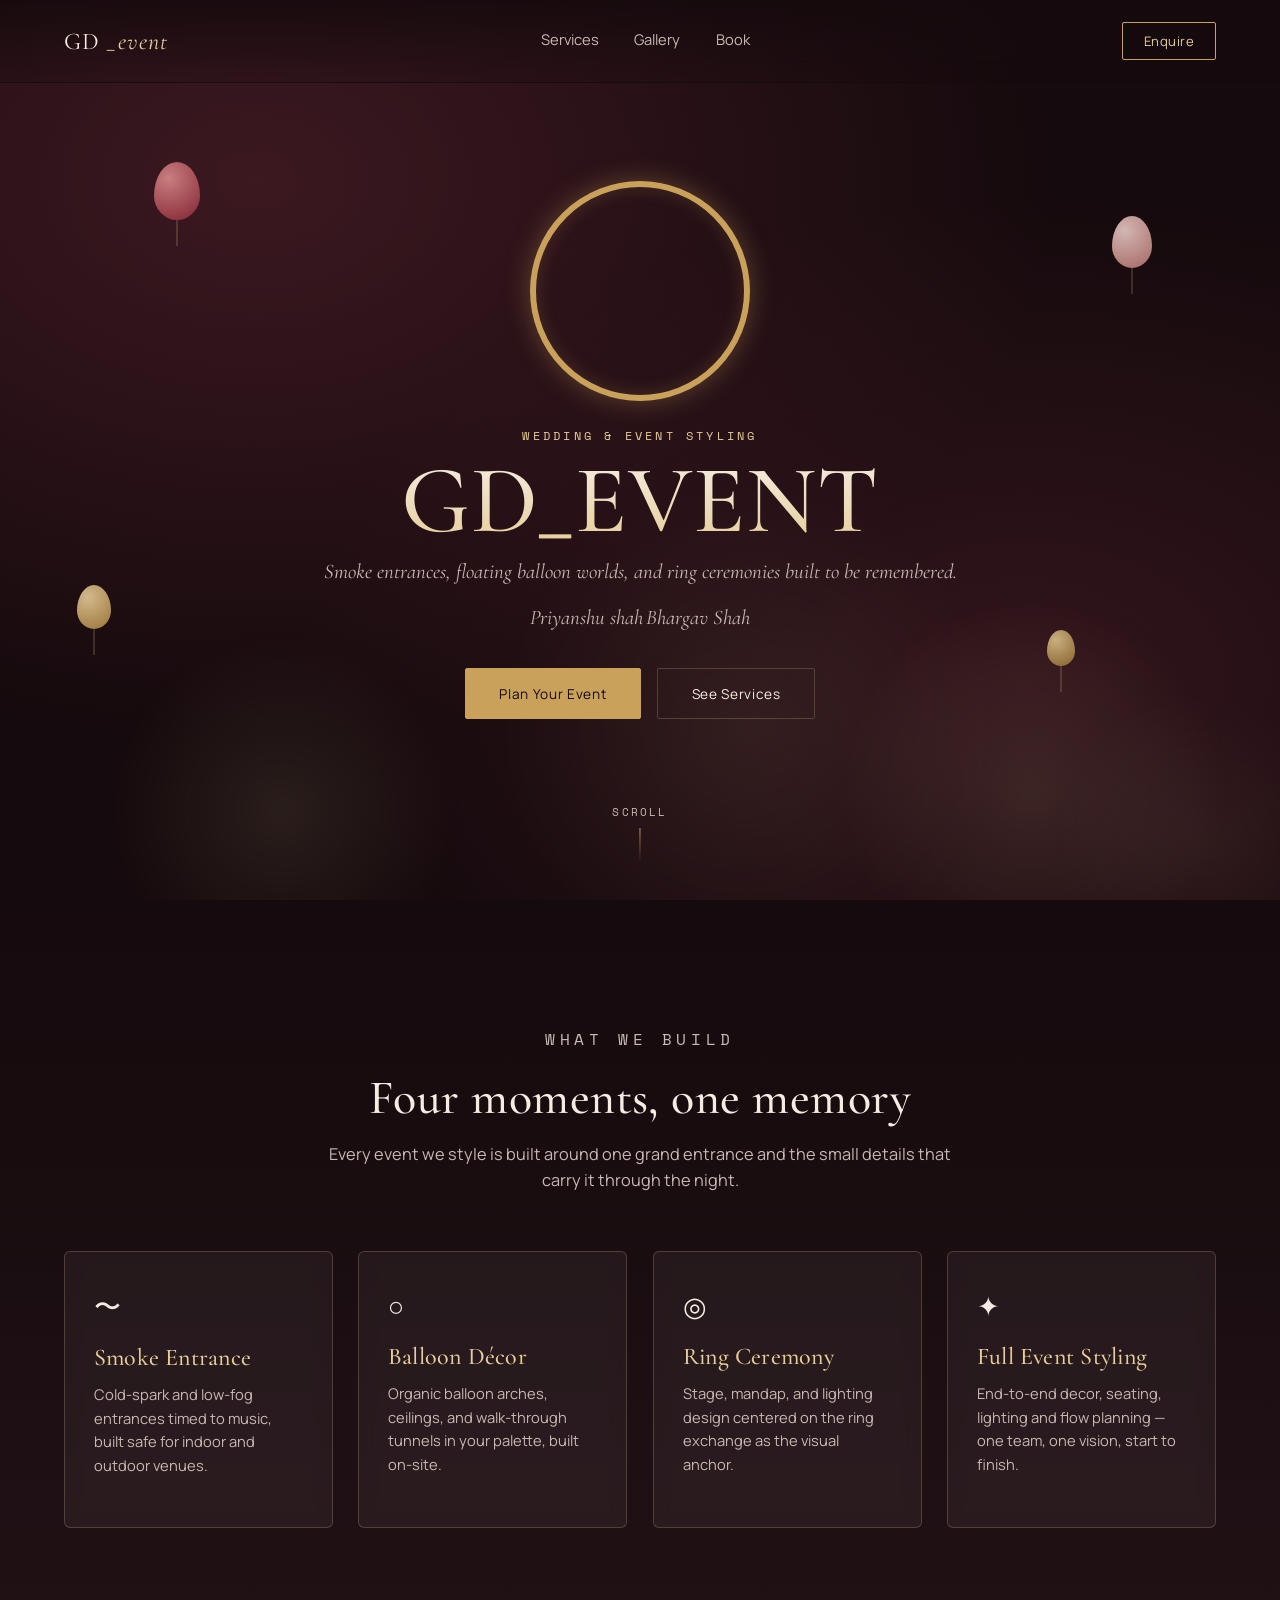
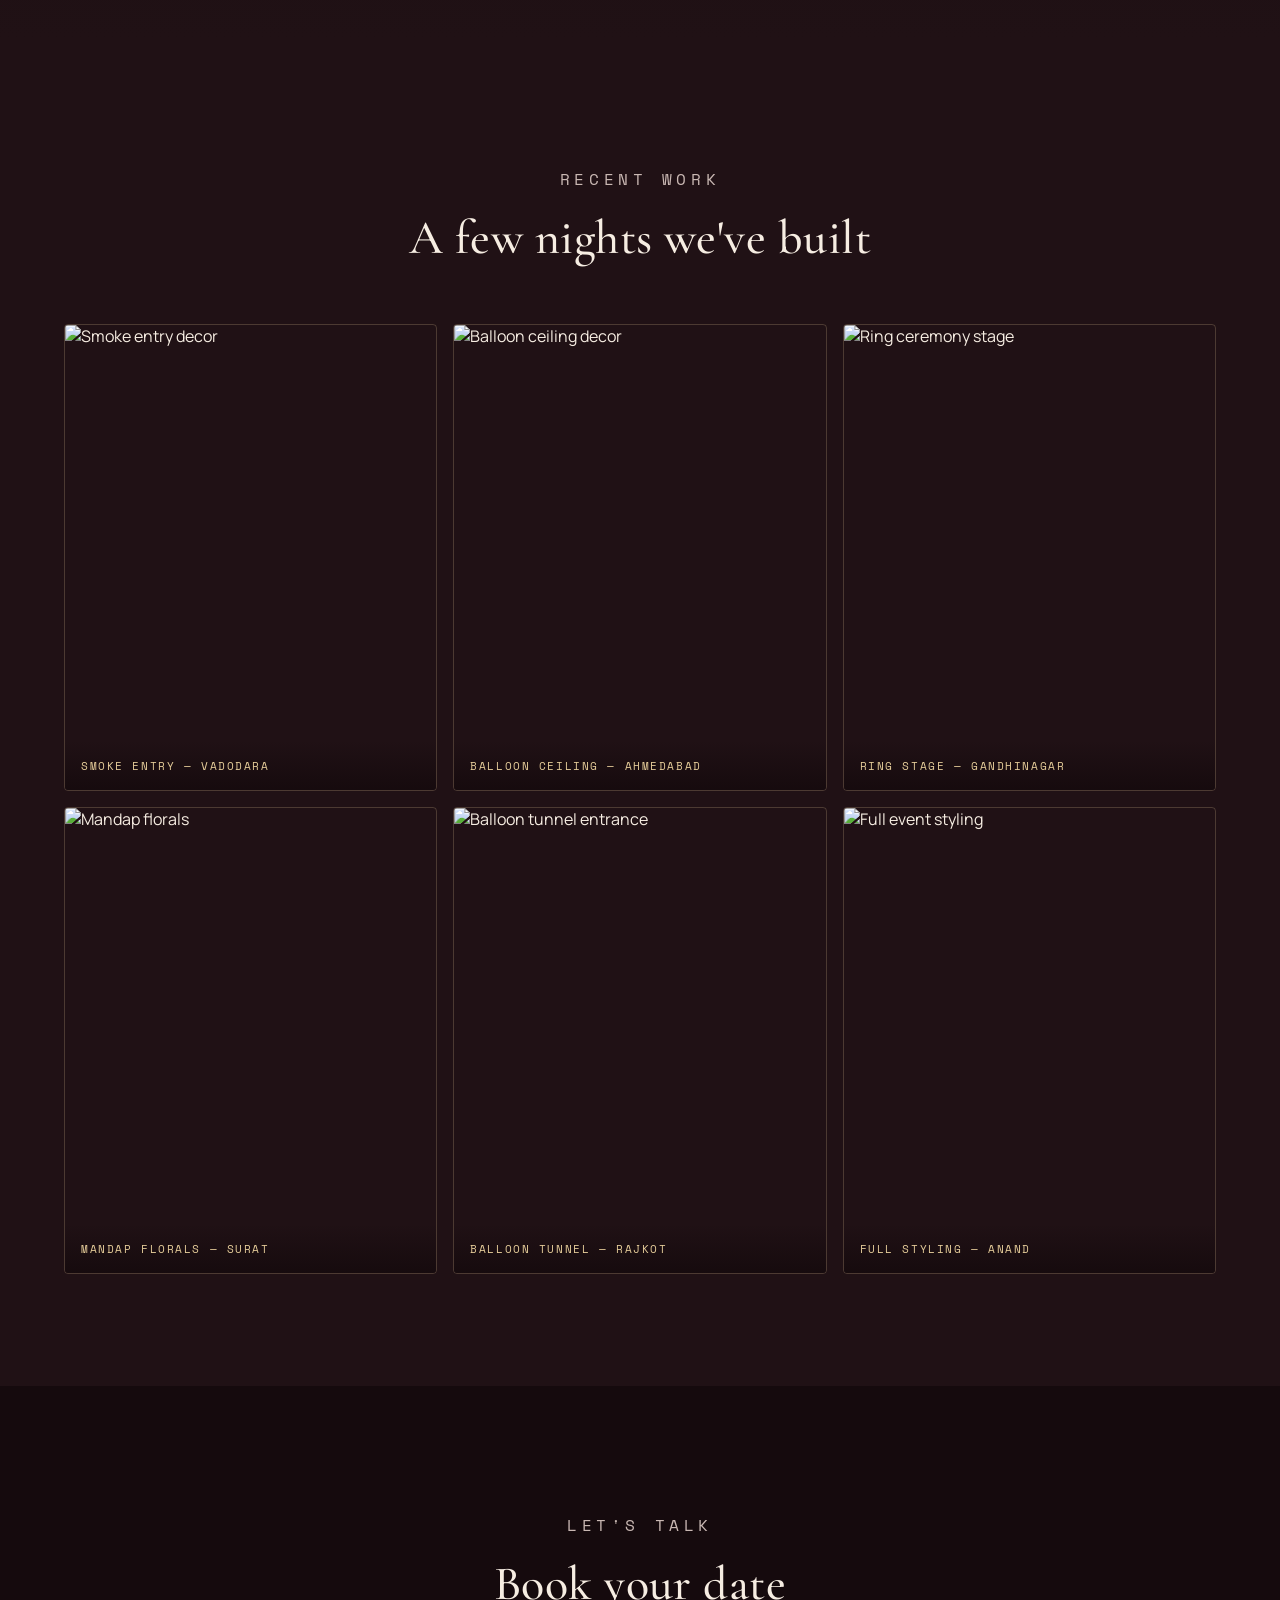
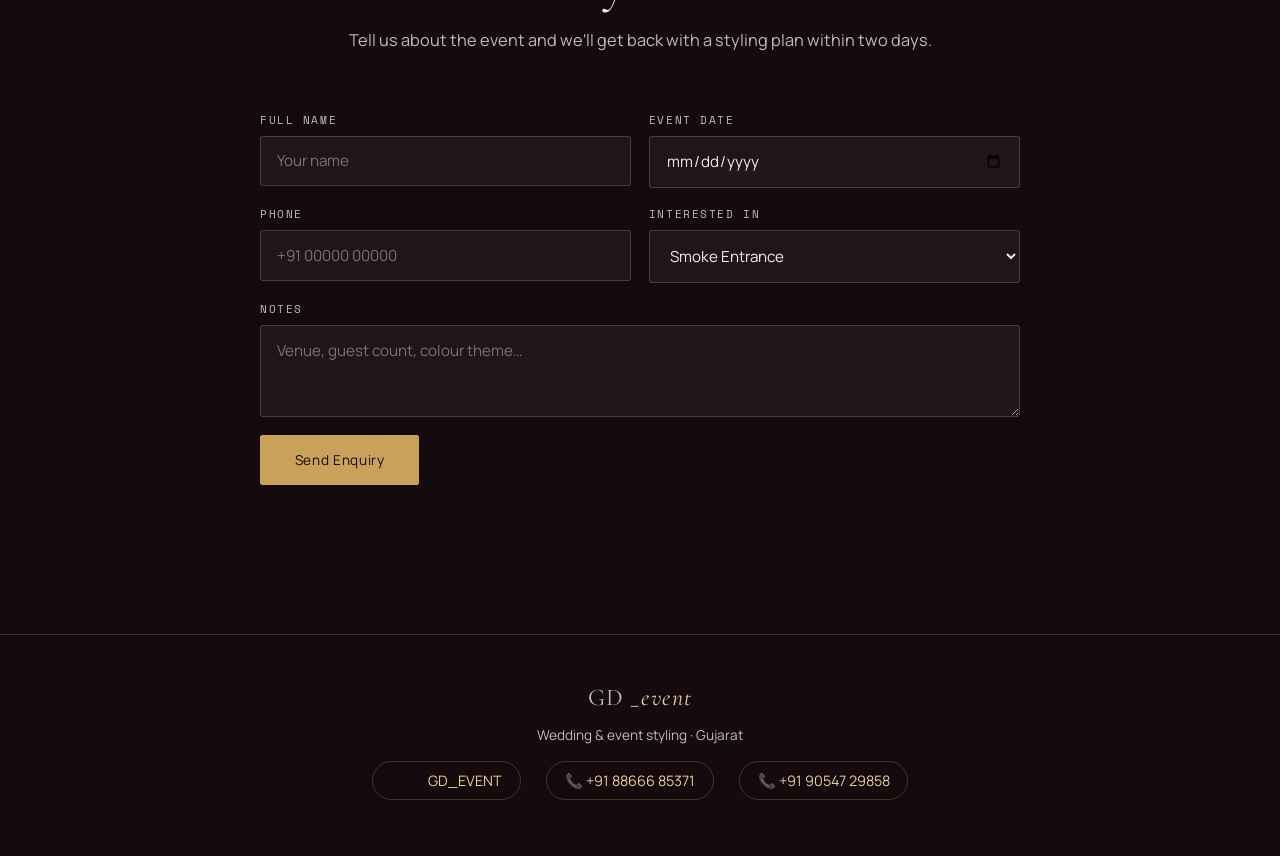
==== index.html @ 848e7704 "fix vercel 404" ====
<!DOCTYPE html>
<html lang="en">
<head>
<meta charset="UTF-8">
<meta name="viewport" content="width=device-width, initial-scale=1.0">
<title>GD_EVENT — Every Entrance, Remembered</title>
<link rel="preconnect" href="https://fonts.googleapis.com">
<link rel="preconnect" href="https://fonts.gstatic.com" crossorigin>
<link href="https://fonts.googleapis.com/css2?family=Cormorant+Garamond:ital,wght@0,400;0,500;0,600;1,400&family=Manrope:wght@400;500;600;700&family=Space+Mono:wght@400;700&display=swap" rel="stylesheet">
<link rel="stylesheet" href="style.css">
</head>
<body>

<nav class="nav" id="nav">
  <div class="logo">GD<span>_event</span></div>
  <div class="nav-links">
    <a href="#services">Services</a>
    <a href="#gallery">Gallery</a>
    <a href="#contact">Book</a>
  </div>
  <a href="#contact" class="nav-cta">Enquire</a>
</nav>

<section class="hero">
  <div class="smoke"><span></span><span></span><span></span><span></span></div>
  <div class="balloon b1"></div>
  <div class="balloon b2"></div>
  <div class="balloon b3"></div>
  <div class="balloon b4"></div>

  <div class="hero-content">
    <div class="rings3d">
      <div class="ring one"></div>
      <div class="ring two"></div>
    </div>
    <p class="eyebrow">Wedding &amp; Event Styling</p>
    <h1>GD_EVENT</h1>
    <p class="sub">Smoke entrances, floating balloon worlds, and ring ceremonies built to be remembered.</p>
    <span class="sub">Priyanshu shah</span>
    <span class="sub">Bhargav Shah</span>
    <div class="hero-actions">
      <a href="#contact" class="btn-primary">Plan Your Event</a>
      <a href="#services" class="btn-ghost">See Services</a>
    </div>
  </div>

  <div class="scroll-cue"><span>SCROLL</span><i></i></div>
</section>

<section id="services" class="services">
  <div class="section-head">
    <p class="eyebrow">What We Build</p>
    <h2>Four moments, one memory</h2>
    <p>Every event we style is built around one grand entrance and the small details that carry it through the night.</p>
  </div>
  <div class="service-grid" id="serviceGrid">
    <div class="service-card">
      <span class="service-icon">〜</span>
      <h3>Smoke Entrance</h3>
      <p>Cold-spark and low-fog entrances timed to music, built safe for indoor and outdoor venues.</p>
    </div>
    <div class="service-card">
      <span class="service-icon">○</span>
      <h3>Balloon Décor</h3>
      <p>Organic balloon arches, ceilings, and walk-through tunnels in your palette, built on-site.</p>
    </div>
    <div class="service-card">
      <span class="service-icon">◎</span>
      <h3>Ring Ceremony</h3>
      <p>Stage, mandap, and lighting design centered on the ring exchange as the visual anchor.</p>
    </div>
    <div class="service-card">
      <span class="service-icon">✦</span>
      <h3>Full Event Styling</h3>
      <p>End-to-end decor, seating, lighting and flow planning — one team, one vision, start to finish.</p>
    </div>
  </div>
</section>

<section id="gallery" class="gallery">
  <div class="section-head">
    <p class="eyebrow">Recent Work</p>
    <h2>A few nights we've built</h2>
  </div>
  <div class="gallery-grid">
    <div class="gallery-item g1"><img class="fill" src="https://res.cloudinary.com/dynj75rya/image/upload/v1783156680/WhatsApp_Image_2026-07-04_at_2.47.19_PM_1_pt3kpk.jpg" alt="Smoke entry decor"><div class="cap">Smoke Entry — Vadodara</div></div>
    <div class="gallery-item g2"><img class="fill" src="https://res.cloudinary.com/dynj75rya/image/upload/v1783156635/WhatsApp_Image_2026-07-04_at_2.40.05_PM_whzk9x.jpg" alt="Balloon ceiling decor"><div class="cap">Balloon Ceiling — Ahmedabad</div></div>
    <div class="gallery-item g3"><img class="fill" src="https://res.cloudinary.com/dynj75rya/image/upload/v1783156679/WhatsApp_Image_2026-07-04_at_2.47.19_PM_n0euvb.jpg" alt="Ring ceremony stage"><div class="cap">Ring Stage — Gandhinagar</div></div>
    <div class="gallery-item g4"><img class="fill" src="https://res.cloudinary.com/dynj75rya/image/upload/v1783156679/WhatsApp_Image_2026-07-04_at_2.47.19_PM_n0euvb.jpg" alt="Mandap florals"><div class="cap">Mandap Florals — Surat</div></div>
    <div class="gallery-item g5"><img class="fill" src="https://res.cloudinary.com/dynj75rya/image/upload/v1783156681/WhatsApp_Image_2026-07-04_at_2.47.18_PM_zkvwqn.jpg" alt="Balloon tunnel entrance"><div class="cap">Balloon Tunnel — Rajkot</div></div>
    <div class="gallery-item g6"><img class="fill" src="https://res.cloudinary.com/dynj75rya/image/upload/v1783156680/WhatsApp_Image_2026-07-04_at_2.47.11_PM_cvngnu.jpg" alt="Full event styling"><div class="cap">Full Styling — Anand</div></div>
  </div>
</section>

<section id="contact" class="contact">
  <div class="section-head">
    <p class="eyebrow">Let's Talk</p>
    <h2>Book your date</h2>
    <p>Tell us about the event and we'll get back with a styling plan within two days.</p>
  </div>
  <form class="contact-wrap" id="bookForm">
    <div class="row-2">
      <div class="field">
        <label for="name">Full name</label>
        <input id="name" type="text" required placeholder="Your name">
      </div>
      <div class="field">
        <label for="date">Event date</label>
        <input id="date" type="date" required>
      </div>
    </div>
    <div class="row-2">
      <div class="field">
        <label for="phone">Phone</label>
        <input id="phone" type="tel" required placeholder="+91 00000 00000">
      </div>
      <div class="field">
        <label for="package">Interested in</label>
        <select id="package">
          <option>Smoke Entrance</option>
          <option>Balloon Décor</option>
          <option>Ring Ceremony</option>
          <option>Full Event Styling</option>
        </select>
      </div>
    </div>
    <div class="field">
      <label for="notes">Notes</label>
      <textarea id="notes" rows="3" placeholder="Venue, guest count, colour theme…"></textarea>
    </div>
    <button class="btn-primary" type="submit" style="justify-self:start;">Send Enquiry</button>
    <div id="bookMsg"></div>
  </form>
</section>

<footer>
  <div class="logo">GD<span>_event</span></div>
  <p>Wedding &amp; event styling · Gujarat</p>
  <div class="footer-contacts">
    <!-- Instagram: replace YOUR_INSTAGRAM_ID below with your actual Instagram username -->
    <a href="https://www.instagram.com/__gd_events?igsh=MWo5Y3NkM3F6OG12dw==" target="_blank" rel="noopener"><img src="https://res.cloudinary.com/dynj75rya/image/upload/v1783157839/images-removebg-preview_a3hprm.png" style="width: 30px;" alt="">GD_EVENT</a>
    <!-- Phone: replace 9999999999 below with your actual number (with country code, no spaces) -->
    <a href="tel:+918866685371">📞 +91 88666 85371</a>
    <a href="tel:+919054729858">📞 +91 90547 29858</a>
  </div>
</footer>

<script src="script.js"></script>
</body>
</html>
---- style.css ----
:root {
    --wine-950: #150a0d;
    --wine-900: #201115;
    --wine-800: #3a1a22;
    --wine-700: #5c2431;
    --gold-500: #c9a15a;
    --gold-300: #e6cd9a;
    --blush-300: #e8c9c6;
    --ivory-50: #f6ede2;
    --ink-mute: #c9b8b3;
    --glass-border: rgba(230, 205, 154, 0.22);
    --glass-fill: rgba(246, 237, 226, 0.05);
    --success: #7fb88a;
    --danger: #c9695a;
}

* {
    box-sizing: border-box;
}

html {
    scroll-behavior: smooth;
}

body {
    margin: 0;
    background: var(--wine-950);
    color: var(--ivory-50);
    font-family: 'Manrope', sans-serif;
    overflow-x: hidden;
}

h1,
h2,
h3,
.display {
    font-family: 'Cormorant Garamond', serif;
    font-weight: 500;
    letter-spacing: 0.01em;
    margin: 0;
}

.eyebrow {
    font-family: 'Space Mono', monospace;
    font-size: 0.72rem;
    letter-spacing: 0.28em;
    text-transform: uppercase;
    color: var(--gold-300);
}

a {
    color: inherit;
    text-decoration: none;
}

button {
    font-family: inherit;
    cursor: pointer;
}

::selection {
    background: var(--gold-500);
    color: var(--wine-950);
}

/* ---------- NAV ---------- */
.nav {
    position: fixed;
    top: 0;
    left: 0;
    right: 0;
    z-index: 100;
    display: flex;
    align-items: center;
    justify-content: space-between;
    padding: 1.4rem 5%;
    backdrop-filter: blur(14px);
    background: linear-gradient(180deg, rgba(21, 10, 13, 0.85), rgba(21, 10, 13, 0.15));
    border-bottom: 1px solid transparent;
    transition: border-color .4s ease;
}

.nav.scrolled {
    border-color: var(--glass-border);
}

.logo {
    font-family: 'Cormorant Garamond', serif;
    font-size: 1.5rem;
    letter-spacing: 0.06em;
    display: flex;
    align-items: baseline;
    gap: 0.4rem;
}

.logo span {
    color: var(--gold-400, var(--gold-300));
    font-style: italic;
}

.nav-links {
    display: flex;
    gap: 2.2rem;
    font-size: 0.92rem;
}

.nav-links a {
    position: relative;
    padding-bottom: 4px;
    color: var(--ink-mute);
    transition: color .3s ease;
}

.nav-links a::after {
    content: '';
    position: absolute;
    left: 0;
    bottom: 0;
    width: 0;
    height: 1px;
    background: var(--gold-500);
    transition: width .35s ease;
}

.nav-links a:hover {
    color: var(--ivory-50);
}

.nav-links a:hover::after {
    width: 100%;
}

.nav-cta {
    border: 1px solid var(--gold-500);
    padding: 0.55rem 1.3rem;
    border-radius: 2px;
    font-size: 0.82rem;
    letter-spacing: 0.04em;
    color: var(--gold-300);
    transition: all .35s ease;
}

.nav-cta:hover {
    background: var(--gold-500);
    color: var(--wine-950);
}

/* ---------- HERO ---------- */
.hero {
    position: relative;
    min-height: 100vh;
    display: flex;
    align-items: center;
    justify-content: center;
    background:
        radial-gradient(ellipse at 20% 20%, rgba(92, 36, 49, 0.55), transparent 55%),
        radial-gradient(ellipse at 80% 75%, rgba(92, 36, 49, 0.4), transparent 50%),
        var(--wine-950);
    perspective: 1400px;
    overflow: hidden;
}

.smoke {
    position: absolute;
    inset: 0;
    pointer-events: none;
}

.smoke span {
    position: absolute;
    bottom: -10%;
    width: 420px;
    height: 420px;
    border-radius: 50%;
    background: radial-gradient(circle, rgba(230, 205, 154, 0.10), rgba(230, 205, 154, 0) 70%);
    filter: blur(6px);
    animation: rise 14s ease-in infinite;
}

.smoke span:nth-child(1) {
    left: 8%;
    animation-delay: 0s;
    width: 360px;
    height: 360px;
}

.smoke span:nth-child(2) {
    left: 38%;
    animation-delay: 3.5s;
    width: 520px;
    height: 520px;
    opacity: 0.7;
}

.smoke span:nth-child(3) {
    left: 65%;
    animation-delay: 7s;
    width: 400px;
    height: 400px;
}

.smoke span:nth-child(4) {
    left: 82%;
    animation-delay: 10.5s;
    width: 300px;
    height: 300px;
    opacity: 0.6;
}

@keyframes rise {
    0% {
        transform: translateY(0) scale(0.8);
        opacity: 0;
    }

    15% {
        opacity: 0.8;
    }

    100% {
        transform: translateY(-115vh) scale(1.4);
        opacity: 0;
    }
}

.balloon {
    position: absolute;
    border-radius: 50% 50% 50% 50% / 58% 58% 42% 42%;
    animation: float 9s ease-in-out infinite;
    opacity: 0.9;
}

.balloon::after {
    content: '';
    position: absolute;
    left: 50%;
    bottom: -26px;
    width: 1px;
    height: 26px;
    background: rgba(230, 205, 154, 0.4);
    transform: translateX(-50%);
}

.b1 {
    width: 46px;
    height: 58px;
    top: 18%;
    left: 12%;
    background: radial-gradient(circle at 32% 28%, #d98a8a, #8b2635);
    animation-duration: 8s;
}

.b2 {
    width: 34px;
    height: 44px;
    top: 65%;
    left: 6%;
    background: radial-gradient(circle at 32% 28%, #e6cd9a, #a9803b);
    animation-duration: 11s;
    animation-delay: 1.2s;
}

.b3 {
    width: 40px;
    height: 52px;
    top: 24%;
    right: 10%;
    background: radial-gradient(circle at 32% 28%, #e8c9c6, #b5726c);
    animation-duration: 9.5s;
    animation-delay: 0.6s;
}

.b4 {
    width: 28px;
    height: 36px;
    top: 70%;
    right: 16%;
    background: radial-gradient(circle at 32% 28%, #d9c08a, #8f6a2c);
    animation-duration: 10.5s;
    animation-delay: 2s;
}

@keyframes float {

    0%,
    100% {
        transform: translateY(0) rotate(-3deg);
    }

    50% {
        transform: translateY(-26px) rotate(3deg);
    }
}

.rings3d {
    position: relative;
    width: 220px;
    height: 220px;
    margin: 0 auto 1.6rem;
    transform-style: preserve-3d;
    animation: spin 16s linear infinite;
}

.ring {
    position: absolute;
    inset: 0;
    border-radius: 50%;
    border: 6px solid var(--gold-500);
    box-shadow: 0 0 26px rgba(201, 161, 90, 0.35), inset 0 0 18px rgba(201, 161, 90, 0.2);
}

.ring.two {
    inset: 34px;
    border-color: var(--blush-300);
    transform: rotateY(90deg) translateZ(6px);
    box-shadow: 0 0 20px rgba(232, 201, 198, 0.3), inset 0 0 14px rgba(232, 201, 198, 0.2);
}

@keyframes spin {
    from {
        transform: rotateY(0deg) rotateX(8deg);
    }

    to {
        transform: rotateY(360deg) rotateX(8deg);
    }
}

.hero-content {
    position: relative;
    z-index: 2;
    text-align: center;
    max-width: 780px;
    padding: 0 1.5rem;
}

.hero h1 {
    font-size: clamp(3rem, 8vw, 6rem);
    line-height: 0.95;
    background: linear-gradient(180deg, var(--ivory-50), var(--gold-300));
    -webkit-background-clip: text;
    background-clip: text;
    color: transparent;
}

.hero .sub {
    font-family: 'Cormorant Garamond', serif;
    font-style: italic;
    font-size: 1.3rem;
    color: var(--ink-mute);
    margin-top: 0.8rem;
}

.hero-actions {
    display: flex;
    gap: 1rem;
    justify-content: center;
    margin-top: 2.4rem;
    flex-wrap: wrap;
}

.btn-primary,
.btn-ghost {
    padding: 0.95rem 2.1rem;
    border-radius: 2px;
    font-size: 0.85rem;
    letter-spacing: 0.05em;
    border: 1px solid var(--gold-500);
    transition: all .35s ease;
}

.btn-primary {
    background: var(--gold-500);
    color: var(--wine-950);
}

.btn-primary:hover {
    background: transparent;
    color: var(--gold-300);
}

.btn-ghost {
    color: var(--ivory-50);
    border-color: var(--glass-border);
}

.btn-ghost:hover {
    border-color: var(--gold-500);
    color: var(--gold-300);
}

.scroll-cue {
    position: absolute;
    bottom: 2.4rem;
    left: 50%;
    transform: translateX(-50%);
    font-family: 'Space Mono', monospace;
    font-size: 0.68rem;
    letter-spacing: 0.2em;
    color: var(--ink-mute);
    display: flex;
    flex-direction: column;
    align-items: center;
    gap: 0.5rem;
}

.scroll-cue i {
    width: 1px;
    height: 34px;
    background: linear-gradient(var(--gold-500), transparent);
    animation: pulse 2s ease-in-out infinite;
}

@keyframes pulse {

    0%,
    100% {
        opacity: 0.3;
    }

    50% {
        opacity: 1;
    }
}

/* ---------- SECTION SHARED ---------- */
section {
    padding: 7rem 5%;
    position: relative;
}

.section-head {
    max-width: 640px;
    margin: 0 auto 3.6rem;
    text-align: center;
}

.section-head h2 {
    font-size: clamp(2.1rem, 4vw, 3rem);
    margin-top: 0.6rem;
}

.section-head p {
    color: var(--ink-mute);
    margin-top: 0.9rem;
    font-size: 1.02rem;
    line-height: 1.6;
}

/* ---------- SERVICES ---------- */
.services {
    background: linear-gradient(180deg, var(--wine-950), var(--wine-900));
}

.service-grid {
    display: grid;
    grid-template-columns: repeat(auto-fit, minmax(240px, 1fr));
    gap: 1.6rem;
    max-width: 1180px;
    margin: 0 auto;
    perspective: 1200px;
}

.service-card {
    background: var(--glass-fill);
    border: 1px solid var(--glass-border);
    border-radius: 6px;
    padding: 2.2rem 1.8rem;
    backdrop-filter: blur(8px);
    transition: transform .15s ease, border-color .3s ease, box-shadow .3s ease;
    transform-style: preserve-3d;
    will-change: transform;
}

.service-card:hover {
    border-color: var(--gold-500);
    box-shadow: 0 20px 40px -18px rgba(0, 0, 0, 0.6);
}

.service-icon {
    font-size: 1.7rem;
    margin-bottom: 1.1rem;
    display: block;
}

.service-card h3 {
    font-size: 1.5rem;
    color: var(--gold-300);
}

.service-card p {
    color: var(--ink-mute);
    font-size: 0.92rem;
    line-height: 1.6;
    margin-top: 0.7rem;
}

/* ---------- GALLERY ---------- */
.gallery {
    background: var(--wine-900);
}

.gallery-grid {
    display: grid;
    grid-template-columns: repeat(3, 1fr);
    gap: 1rem;
    max-width: 1180px;
    margin: 0 auto;
}

.gallery-item {
    position: relative;
    aspect-ratio: 4/5;
    border-radius: 4px;
    overflow: hidden;
    border: 1px solid var(--glass-border);
}

.gallery-item .fill {
    position: absolute;
    inset: 0;
    width: 100%;
    height: 100%;
    object-fit: cover;
    transition: transform .6s ease;
}

.gallery-item:hover .fill {
    transform: scale(1.08);
}

.gallery-item .cap {
    position: absolute;
    left: 0;
    right: 0;
    bottom: 0;
    padding: 1rem;
    background: linear-gradient(0deg, rgba(21, 10, 13, 0.9), transparent);
    font-family: 'Space Mono', monospace;
    font-size: 0.7rem;
    letter-spacing: 0.14em;
    text-transform: uppercase;
    color: var(--gold-300);
}

/* ---------- CONTACT ---------- */
.contact {
    background: var(--wine-950);
}

.contact-wrap {
    max-width: 760px;
    margin: 0 auto;
    display: grid;
    gap: 1.1rem;
}

.field {
    display: flex;
    flex-direction: column;
    gap: 0.5rem;
}

.field label {
    font-family: 'Space Mono', monospace;
    font-size: 0.7rem;
    letter-spacing: 0.14em;
    text-transform: uppercase;
    color: var(--ink-mute);
}

.field input,
.field select,
.field textarea {
    background: var(--glass-fill);
    border: 1px solid var(--glass-border);
    border-radius: 3px;
    padding: 0.85rem 1rem;
    color: var(--ivory-50);
    font-family: 'Manrope', sans-serif;
    font-size: 0.95rem;
}

.field input:focus,
.field select:focus,
.field textarea:focus {
    outline: none;
    border-color: var(--gold-500);
}

.row-2 {
    display: grid;
    grid-template-columns: 1fr 1fr;
    gap: 1.1rem;
}

#bookMsg {
    font-family: 'Space Mono', monospace;
    font-size: 0.85rem;
    color: var(--success);
    min-height: 1.4em;
}

footer {
    padding: 3rem 5% 2.2rem;
    text-align: center;
    border-top: 1px solid var(--glass-border);
    color: var(--ink-mute);
    font-size: 0.85rem;
}

footer .logo {
    justify-content: center;
    margin-bottom: 0.6rem;
}

.footer-contacts {
    display: flex;
    justify-content: center;
    gap: 1.6rem;
    flex-wrap: wrap;
    margin: 1.1rem 0 1.3rem;
}

.footer-contacts a {
    display: inline-flex;
    align-items: center;
    gap: 0.5rem;
    color: var(--gold-300);
    font-size: 0.9rem;
    border: 1px solid var(--glass-border);
    padding: 0.55rem 1.1rem;
    border-radius: 999px;
    transition: border-color .3s ease, color .3s ease;
}

.footer-contacts a:hover {
    border-color: var(--gold-500);
    color: var(--ivory-50);
}

:focus-visible {
    outline: 2px solid var(--gold-500);
    outline-offset: 2px;
}

@media (max-width:820px) {
    .nav-links {
        display: none;
    }

    .scanner-wrap {
        grid-template-columns: 1fr;
    }

    .gallery-grid {
        grid-template-columns: repeat(2, 1fr);
    }

    .row-2 {
        grid-template-columns: 1fr;
    }
}

@media (prefers-reduced-motion:reduce) {
    * {
        animation-duration: 0.01ms !important;
        animation-iteration-count: 1 !important;
    }
}
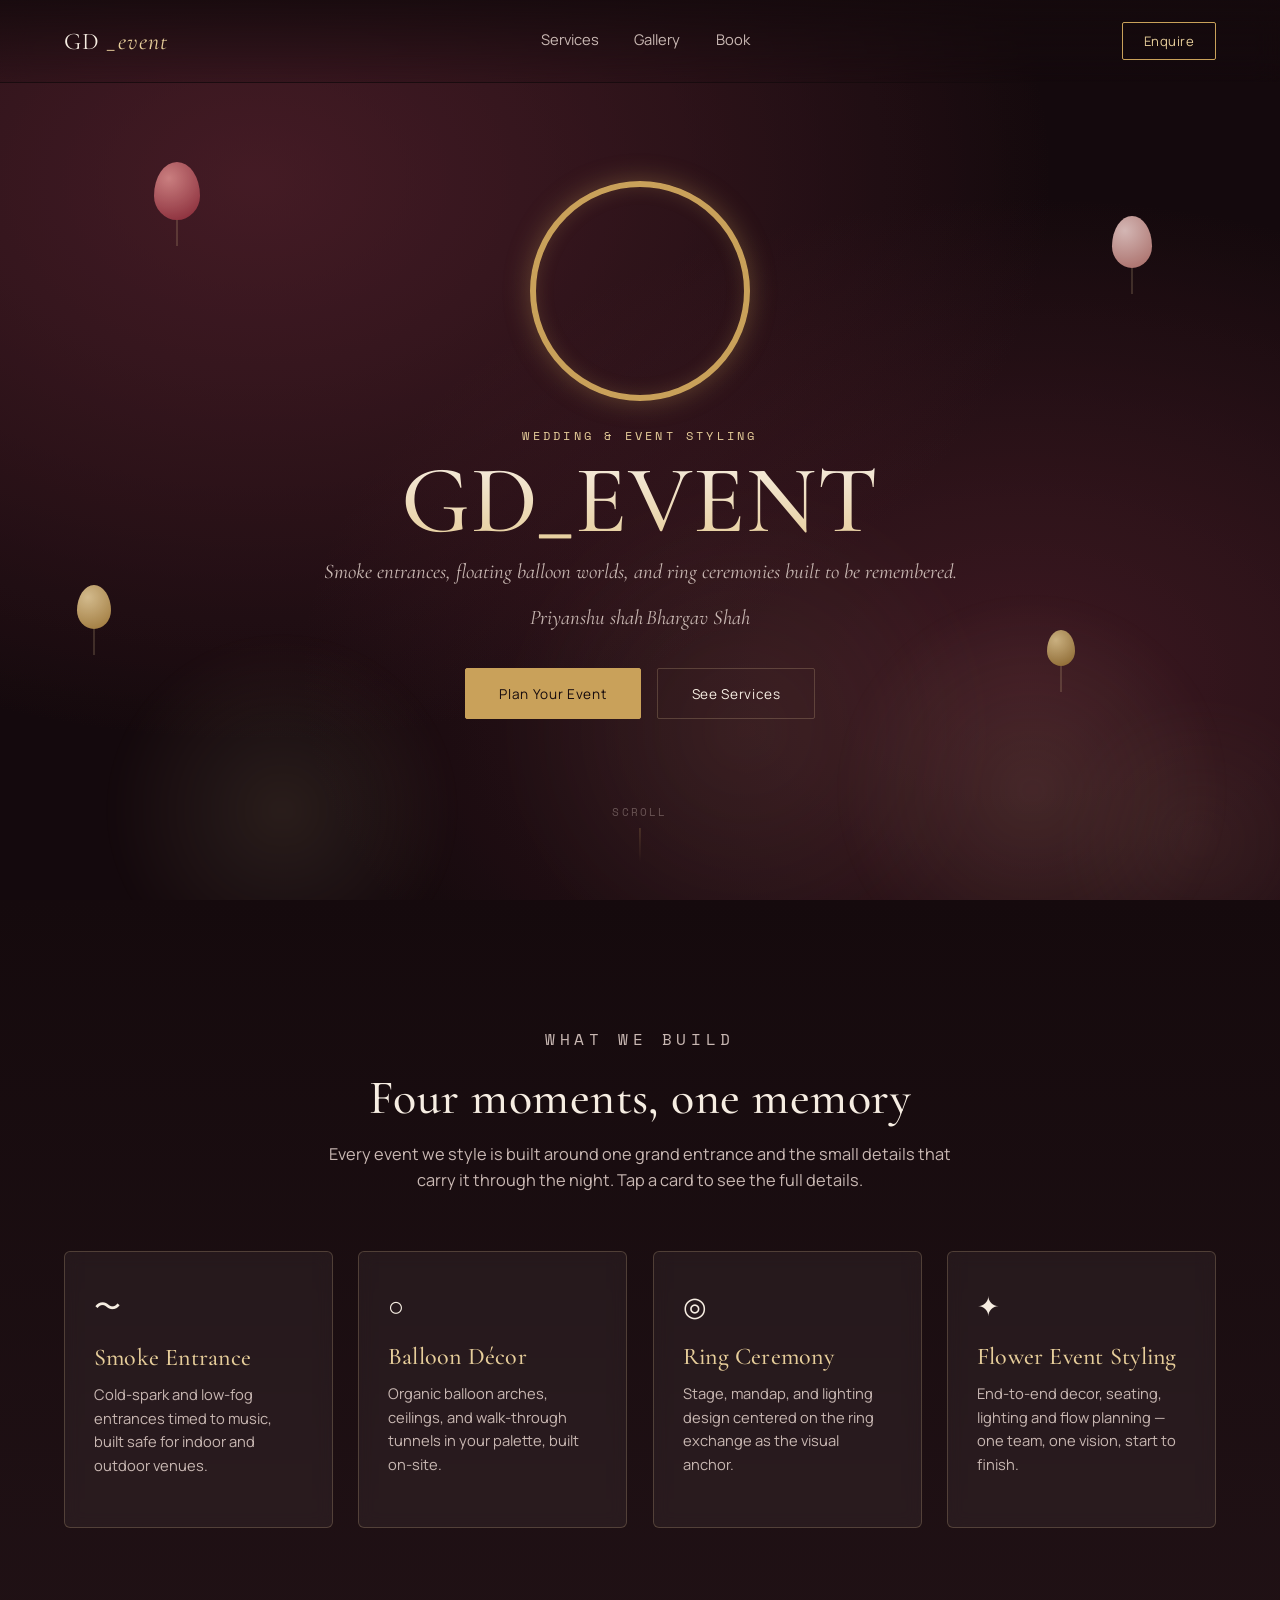
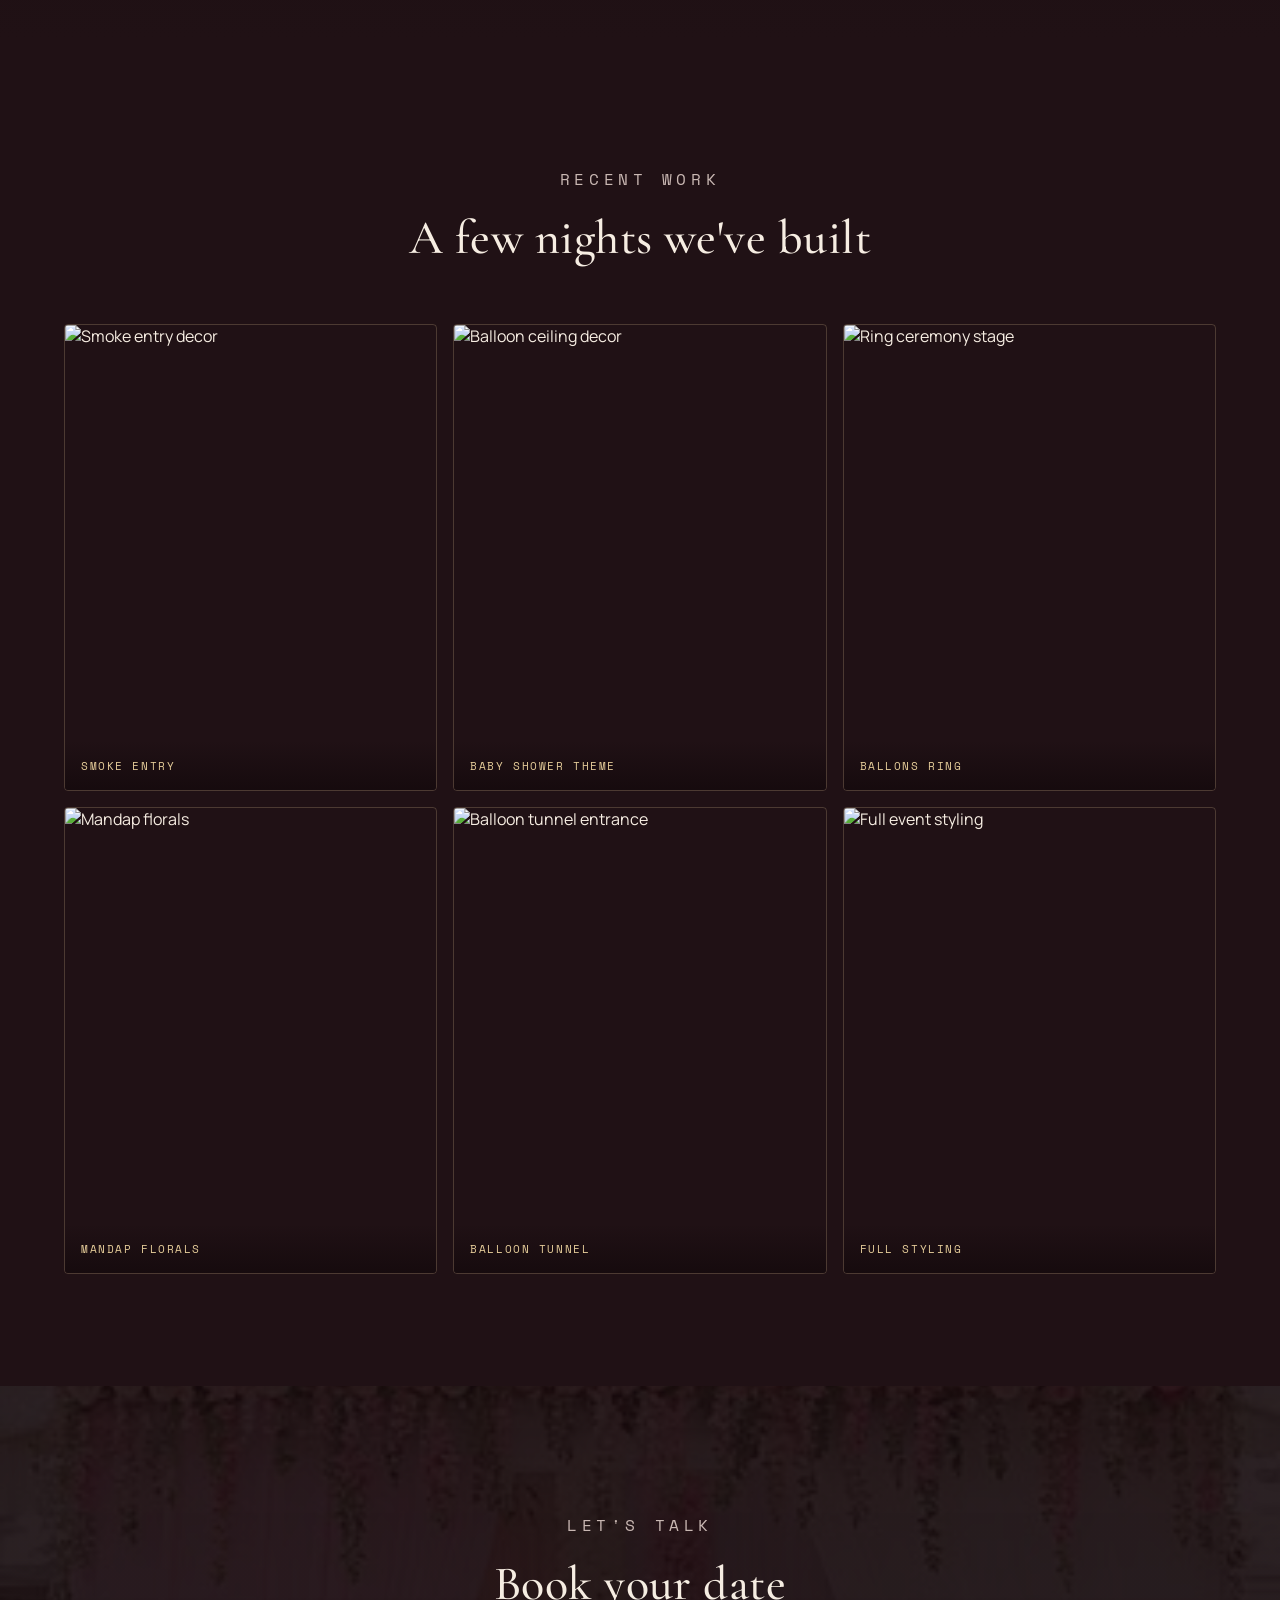
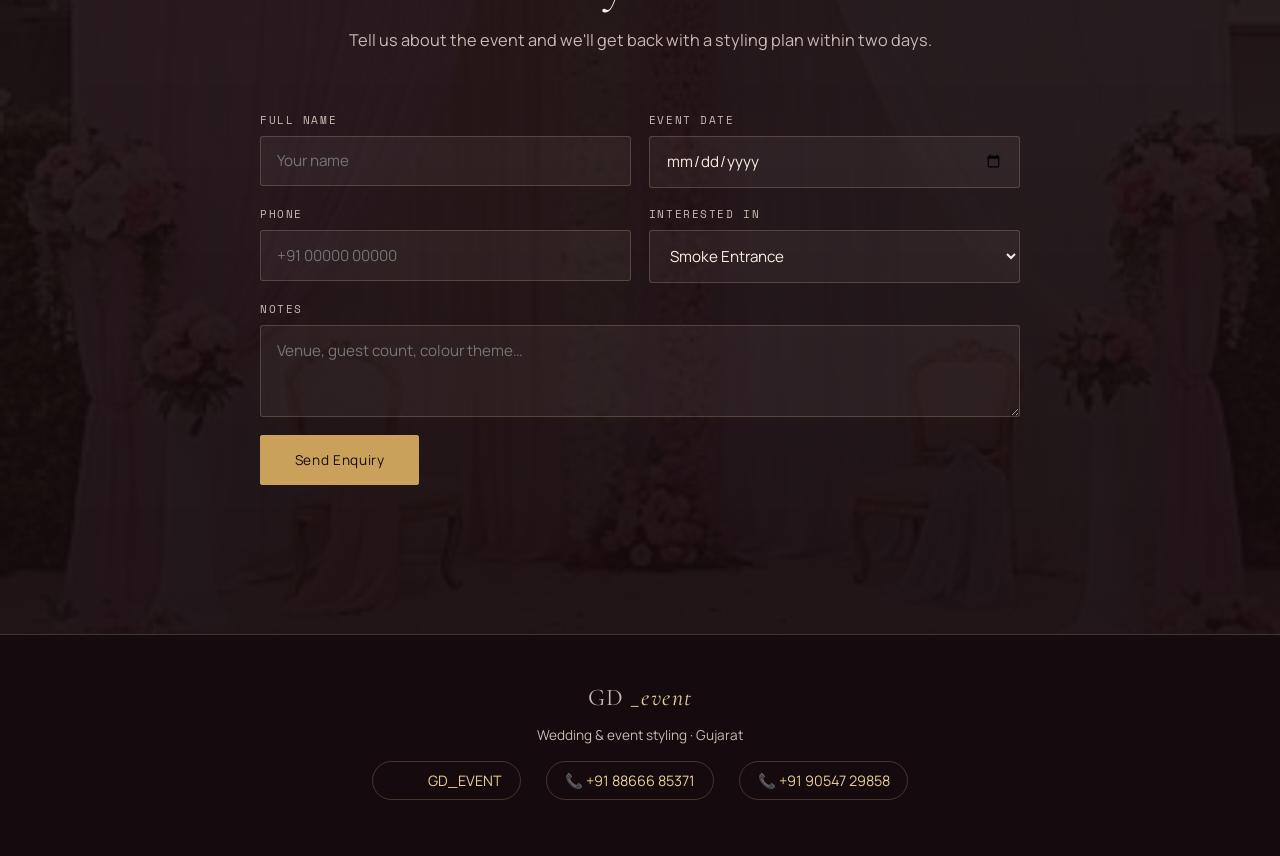
==== commit b7b4131c: "Updated image and video links" ====
--- a/index.html
+++ b/index.html
@@ -3,6 +3,7 @@
 <head>
 <meta charset="UTF-8">
 <meta name="viewport" content="width=device-width, initial-scale=1.0">
+<link rel="shortcut icon" href="https://res.cloudinary.com/dynj75rya/image/upload/v1783165156/625053964_17844143733685594_7004394529482826360_n_kfdu2y.jpg" type="image/x-icon">
 <title>GD_EVENT — Every Entrance, Remembered</title>
 <link rel="preconnect" href="https://fonts.googleapis.com">
 <link rel="preconnect" href="https://fonts.gstatic.com" crossorigin>
@@ -12,7 +13,7 @@
 <body>
 
 <nav class="nav" id="nav">
-  <div class="logo">GD<span>_event</span></div>
+  <div class="logo logo-home" id="logoHome">GD<span>_event</span></div>
   <div class="nav-links">
     <a href="#services">Services</a>
     <a href="#gallery">Gallery</a>
@@ -22,6 +23,10 @@
 </nav>
 
 <section class="hero">
+  <video class="hero-video-bg" autoplay muted loop playsinline>
+    <source src="hero-bg.mp4" type="video/mp4">
+  </video>
+  <div class="hero-overlay"></div>
   <div class="smoke"><span></span><span></span><span></span><span></span></div>
   <div class="balloon b1"></div>
   <div class="balloon b2"></div>
@@ -51,28 +56,272 @@
   <div class="section-head">
     <p class="eyebrow">What We Build</p>
     <h2>Four moments, one memory</h2>
-    <p>Every event we style is built around one grand entrance and the small details that carry it through the night.</p>
+    <p>Every event we style is built around one grand entrance and the small details that carry it through the night. Tap a card to see the full details.</p>
   </div>
   <div class="service-grid" id="serviceGrid">
-    <div class="service-card">
+    <a class="service-card" href="#smoke-entrance-page" data-target="smoke-entrance-page">
       <span class="service-icon">〜</span>
       <h3>Smoke Entrance</h3>
       <p>Cold-spark and low-fog entrances timed to music, built safe for indoor and outdoor venues.</p>
-    </div>
-    <div class="service-card">
+    </a>
+    <a class="service-card" href="#balloon-decor-page" data-target="balloon-decor-page">
       <span class="service-icon">○</span>
       <h3>Balloon Décor</h3>
       <p>Organic balloon arches, ceilings, and walk-through tunnels in your palette, built on-site.</p>
-    </div>
-    <div class="service-card">
+    </a>
+    <a class="service-card" href="#ring-ceremony-page" data-target="ring-ceremony-page">
       <span class="service-icon">◎</span>
       <h3>Ring Ceremony</h3>
       <p>Stage, mandap, and lighting design centered on the ring exchange as the visual anchor.</p>
-    </div>
-    <div class="service-card">
+    </a>
+    <a class="service-card" href="#full-event-styling-page" data-target="full-event-styling-page">
       <span class="service-icon">✦</span>
-      <h3>Full Event Styling</h3>
+      <h3>Flower Event Styling</h3>
       <p>End-to-end decor, seating, lighting and flow planning — one team, one vision, start to finish.</p>
+    </a>
+  </div>
+</section>
+
+<section class="service-page-inline" id="smoke-entrance-page">
+  <div class="page-hero">
+    <div class="section-head">
+      <span class="service-icon">〜</span>
+      <p class="eyebrow">Service</p>
+      <h1>Smoke Entrance</h1>
+      <p class="lede">Cold-spark and low-fog entrances timed to music, built safe for indoor and outdoor venues.</p>
+    </div>
+  </div>
+  <div class="service-page">
+    <div class="service-rows">
+      <div class="service-row">
+        <div class="service-row-media"><a href="https://ibb.co/Cjnq1mG"><img src="https://i.ibb.co/jCLd6bX/1784359126504.png" alt="1784359126504" border="0"></a></div>
+        <div class="service-row-text">
+          <h4>Cold-Spark Entry</h4>
+          <p>Sparkler-style cold-spark machines line the aisle for a safe, indoor-friendly entrance that catches every camera in the room the moment you step in.</p>
+        </div>
+      </div>
+      <div class="service-row reverse">
+        <div class="service-row-media"><a href="https://ibb.co/qLkrQsLz"><img src="https://i.ibb.co/bjzK9Bjx/1784359452608.png" alt="1784359452608" border="0"></a></div>
+        <div class="service-row-text">
+          <h4>Low-Fog Aisle Walk</h4>
+          <p>A rolling carpet of low-lying fog hugs the floor, giving the couple's entrance a dreamlike, cinematic glide from the doorway to the mandap.</p>
+        </div>
+      </div>
+      <div class="service-row">
+        <div class="service-row-media"><a href="https://ibb.co/PsfSTnyT"><img src="https://i.ibb.co/DPSqGyFG/1784359492000.png" alt="1784359492000" border="0"></a></div>
+        <div class="service-row-text">
+          <h4>Music-Synced Timing</h4>
+          <p>Every burst and fog release is cued to the beat drop of your entry track, so the effect lands exactly when the moment needs it most.</p>
+        </div>
+      </div>
+      <div class="service-row reverse">
+        <div class="service-row-media"><a href="https://ibb.co/0VrCV2Ky"><img src="https://i.ibb.co/Z1xB1XSz/1784359646880.png" alt="1784359646880" border="0"></a></div>
+        <div class="service-row-text">
+          <h4>Indoor-Safe Systems</h4>
+          <p>Smoke-alarm-friendly, low-heat equipment lets us bring the same drama into banquet halls and hotel ballrooms without tripping a single sensor.</p>
+        </div>
+      </div>
+      <div class="service-row">
+        <div class="service-row-media"><a href="https://ibb.co/Dfwxy0TH"><img src="https://i.ibb.co/ZzcnPq7p/1784359842427.png" alt="1784359842427" border="0"></a></div>
+        <div class="service-row-text">
+          <h4>Colour-Tinted Smoke</h4>
+          <p>Optional coloured haze can be matched to your event palette, turning the entrance into an extension of your overall decor theme.</p>
+        </div>
+      </div>
+      <div class="service-row reverse">
+        <div class="service-row-media"><a href="https://ibb.co/Kxt0Rdxk"><img src="https://i.ibb.co/whn03VhX/dry-ice-smoke-special-entry-for-wedding.jpg" alt="dry-ice-smoke-special-entry-for-wedding" border="0"></a></div>
+        <div class="service-row-text">
+          <h4>Stage Reveal Moments</h4>
+          <p>Beyond the entrance, we use the same smoke system for stage reveals — curtain drops, cake cutting, and first-dance highlights.</p>
+        </div>
+      </div>
+    </div>
+    <div class="page-cta">
+      <a href="#contact" class="btn-primary go-to-contact">Book This Service</a>
+      <a href="#services" class="btn-ghost back-to-services">Back to Services</a>
+    </div>
+  </div>
+</section>
+
+<section class="service-page-inline" id="balloon-decor-page">
+  <div class="page-hero">
+    <div class="section-head">
+      <span class="service-icon">○</span>
+      <p class="eyebrow">Service</p>
+      <h1>Balloon Décor</h1>
+      <p class="lede">Organic balloon arches, ceilings, and walk-through tunnels in your palette, built on-site.</p>
+    </div>
+  </div>
+  <div class="service-page">
+    <div class="service-rows">
+      <div class="service-row">
+        <div class="service-row-media"><a href="https://ibb.co/TMfJMXFv"><img src="https://i.ibb.co/3m3VmXLr/IMG-20260618-WA0020.jpg" alt="IMG-20260618-WA0020" border="0"></a></div>
+        <div class="service-row-text">
+          <h4>Organic Balloon Arches</h4>
+          <p>Hand-built, cluster-style arches with an organic mix of sizes and textures frame your entrance, stage, or photo point.</p>
+        </div>
+      </div>
+      <div class="service-row reverse">
+        <div class="service-row-media"><a href="https://ibb.co/V0gQLsjP"><img src="https://i.ibb.co/Xf73Wq2v/IMG-20260718-115852.jpg" alt="IMG-20260718-115852" border="0"></a></div>
+        <div class="service-row-text">
+          <h4>Balloon Ceiling Installations</h4>
+          <p>A full balloon ceiling turns a plain hall into an immersive floating canopy that guests walk into and instantly stop to look up at.</p>
+        </div>
+      </div>
+      <div class="service-row">
+        <div class="service-row-media"><a href="https://ibb.co/0V6tKh9G"><img src="https://i.ibb.co/BKQNGq6C/IMG-20260718-115931.jpg" alt="IMG-20260718-115931" border="0"></a></div>
+        <div class="service-row-text">
+          <h4>Walk-Through Tunnels</h4>
+          <p>Balloon tunnels give the couple and guests a striking passage to walk through, perfect for grand entries and family entrances.</p>
+        </div>
+      </div>
+      <div class="service-row reverse">
+        <div class="service-row-media"><a href="https://ibb.co/YT1pfPK1"><img src="https://i.ibb.co/Fqyg8mfy/IMG-20260712-140803.jpg" alt="IMG-20260712-140803" border="0"></a></div>
+        <div class="service-row-text">
+          <h4>Custom Colour Palettes</h4>
+          <p>Every shade is matched to your wedding or event theme, from soft pastels to deep jewel tones, so nothing feels off-brand.</p>
+        </div>
+      </div>
+      <div class="service-row">
+        <div class="service-row-media"><a href="https://ibb.co/WbBF4Py"><img src="https://i.ibb.co/bSNLM2B/IMG-20260705-WA0011.jpg" alt="IMG-20260705-WA0011" border="0"></a></div>
+        <div class="service-row-text">
+          <h4>Balloon Backdrops &amp; Photo Walls</h4>
+          <p>Dedicated backdrop walls give guests a styled spot to click pictures, keeping the balloon theme consistent across the venue.</p>
+        </div>
+      </div>
+      <div class="service-row reverse">
+        <div class="service-row-media"><a href="https://ibb.co/mCPRJztq"><img src="https://i.ibb.co/BVYfLsjZ/IMG-20260712-WA0012.jpg" alt="IMG-20260712-WA0012" border="0"></a></div>
+        <div class="service-row-text">
+          <h4>On-Site Same-Day Setup</h4>
+          <p>All installations are built fresh on-site on the day of the event, so every arch and ceiling looks full and vibrant when guests arrive.</p>
+        </div>
+      </div>
+    </div>
+    <div class="page-cta">
+      <a href="#contact" class="btn-primary go-to-contact">Book This Service</a>
+      <a href="#services" class="btn-ghost back-to-services">Back to Services</a>
+    </div>
+  </div>
+</section>
+
+<section class="service-page-inline" id="ring-ceremony-page">
+  <div class="page-hero">
+    <div class="section-head">
+      <span class="service-icon">◎</span>
+      <p class="eyebrow">Service</p>
+      <h1>Ring Ceremony</h1>
+      <p class="lede">Stage, mandap, and lighting design centered on the ring exchange as the visual anchor.</p>
+    </div>
+  </div>
+  <div class="service-page">
+    <div class="service-rows">
+      <div class="service-row">
+        <div class="service-row-media"><a href="https://ibb.co/ksSrNH0s"><img src="https://i.ibb.co/Q3Kqybn3/IMG-20260718-123446.png" alt="IMG-20260718-123446" border="0"></a></div>
+        <div class="service-row-text">
+          <h4>Mandap &amp; Stage Design</h4>
+          <p>A custom-built stage or mandap anchors the ceremony, designed around your theme so the ring exchange has a clear visual centrepiece.</p>
+        </div>
+      </div>
+      <div class="service-row reverse">
+        <div class="service-row-media"><a href="https://ibb.co/bMfcfZVK"><img src="https://i.ibb.co/gLnknp8R/cacf80941386bf2b5c130085bc286aba.jpg" alt="cacf80941386bf2b5c130085bc286aba" border="0"></a></div>
+        <div class="service-row-text">
+          <h4>Ring Exchange Lighting</h4>
+          <p>Focused spotlighting highlights the exact moment of the ring exchange, keeping every guest's and camera's eye on the couple.</p>
+        </div>
+      </div>
+      <div class="service-row">
+        <div class="service-row-media"><a href="https://imgbb.com/"><img src="https://i.ibb.co/N2Jj9XLf/59351c003c97357a658ec9f91c65eac9.jpg" alt="59351c003c97357a658ec9f91c65eac9" ></a></div>
+        <div class="service-row-text">
+          <h4>Floral &amp; Fabric Draping</h4>
+          <p>Layered florals and draped fabric soften the stage structure, adding depth and colour behind the couple as they exchange rings.</p>
+        </div>
+      </div>
+      <div class="service-row reverse">
+        <div class="service-row-media"><a href="https://ibb.co/XrN1QmgJ"><img src="https://i.ibb.co/67VzM6xs/IMG-20260718-130538.jpg" alt="IMG-20260718-130538" border="0"></a></div>
+        <div class="service-row-text">
+          <h4>Seating &amp; Guest Flow</h4>
+          <p>Guest seating is planned around clear sightlines to the stage, so every row has an unobstructed view of the ceremony.</p>
+        </div>
+      </div>
+      <div class="service-row">
+        <div class="service-row-media"><a href="https://ibb.co/5WBtpzpN"><img src="https://i.ibb.co/QFrzSqS2/IMG-20260718-130631.png" alt="IMG-20260718-130631" border="0"></a></div>
+        <div class="service-row-text">
+          <h4>Ring Platter &amp; Prop Styling</h4>
+          <p>Small details — the ring platter, cushions, and hand-held props — are styled to match the overall stage palette.</p>
+        </div>
+      </div>
+      <div class="service-row reverse">
+        <div class="service-row-media"><a href="https://ibb.co/C3wqLpL8"><img src="https://i.ibb.co/xt2yZKZL/roka-ceremony-ring-decoration-setup.jpg" alt="roka-ceremony-ring-decoration-setup" border="0"></a></div>
+        <div class="service-row-text">
+          <h4>Sound &amp; Music Cueing</h4>
+          <p>Background music and announcements are cued alongside the lighting, so the ring exchange builds smoothly from start to finish.</p>
+        </div>
+      </div>
+    </div>
+    <div class="page-cta">
+      <a href="#contact" class="btn-primary go-to-contact">Book This Service</a>
+      <a href="#services" class="btn-ghost back-to-services">Back to Services</a>
+    </div>
+  </div>
+</section>
+
+<section class="service-page-inline" id="full-event-styling-page">
+  <div class="page-hero">
+    <div class="section-head">
+      <span class="service-icon">✦</span>
+      <p class="eyebrow">Service</p>
+      <h1>Flower Event Styling</h1>
+      <p class="lede">End-to-end decor, seating, lighting and flow planning — one team, one vision, start to finish.</p>
+    </div>
+  </div>
+  <div class="service-page">
+    <div class="service-rows">
+      <div class="service-row">
+        <div class="service-row-media"><a href="https://ibb.co/Rk79X3bv"><img src="https://i.ibb.co/C3Wzjb81/IMG-20260718-151945.jpg" alt="IMG-20260718-151945" border="0"></a></div>
+        <div class="service-row-text">
+          <h4>End-to-End Decor Planning</h4>
+          <p>From entrance to exit, every corner of the venue is planned as one connected look instead of separate, disjointed setups.</p>
+        </div>
+      </div>
+      <div class="service-row reverse">
+        <div class="service-row-media"><a href="https://ibb.co/v4ySCtSB"><img src="https://i.ibb.co/CKCfprft/IMG-20260718-152037.jpg" alt="IMG-20260718-152037" border="0"></a></div>
+        <div class="service-row-text">
+          <h4>Lighting Design</h4>
+          <p>Ambient, accent, and stage lighting are layered together to shift mood through the evening — from entry to dinner to dance floor.</p>
+        </div>
+      </div>
+      <div class="service-row">
+        <div class="service-row-media"><a href="https://ibb.co/v45V1pdx"><img src="https://i.ibb.co/JjLmnVpR/IMG-20260718-152141.jpg" alt="IMG-20260718-152141" border="0"></a></div>
+        <div class="service-row-text">
+          <h4>Seating &amp; Table Styling</h4>
+          <p>Table settings, centrepieces, and guest seating are styled to carry the same palette and theme as the main stage.</p>
+        </div>
+      </div>
+      <div class="service-row reverse">
+        <div class="service-row-media"><a href="https://ibb.co/QjdGdDDY"><img src="https://i.ibb.co/bRJnJbbN/IMG-20260718-152219.jpg" alt="IMG-20260718-152219" border="0"></a></div>
+        <div class="service-row-text">
+          <h4>Entry &amp; Stage Flow</h4>
+          <p>We map the guest journey through the venue — entrance, seating, stage, dining — so the decor supports movement, not clutter.</p>
+        </div>
+      </div>
+      <div class="service-row">
+        <div class="service-row-media"><a href="https://ibb.co/KpBrnnc3"><img src="https://i.ibb.co/0R1G55pd/IMG20260119185401.jpg" alt="IMG20260119185401" border="0"></a></div>
+        <div class="service-row-text">
+          <h4>Vendor Coordination</h4>
+          <p>Our team coordinates directly with your caterers, photographers, and venue staff so every element lands on schedule.</p>
+        </div>
+      </div>
+      <div class="service-row reverse">
+        <div class="service-row-media"><a href="https://ibb.co/W13z9fQ"><img src="https://i.ibb.co/yJRkTqD/Screenshot-2026-07-18-15-18-24-20-c1ebbaff44ba152fb7f7c2e1f7129fd1.jpg" alt="Screenshot-2026-07-18-15-18-24-20-c1ebbaff44ba152fb7f7c2e1f7129fd1" border="0"></a></div>
+        <div class="service-row-text">
+          <h4>On-Ground Execution Team</h4>
+          <p>A dedicated crew is present through setup, the event, and breakdown, so you never have to manage the details yourself.</p>
+        </div>
+      </div>
+    </div>
+    <div class="page-cta">
+      <a href="#contact" class="btn-primary go-to-contact">Book This Service</a>
+      <a href="#services" class="btn-ghost back-to-services">Back to Services</a>
     </div>
   </div>
 </section>
@@ -83,12 +332,12 @@
     <h2>A few nights we've built</h2>
   </div>
   <div class="gallery-grid">
-    <div class="gallery-item g1"><img class="fill" src="https://res.cloudinary.com/dynj75rya/image/upload/v1783156680/WhatsApp_Image_2026-07-04_at_2.47.19_PM_1_pt3kpk.jpg" alt="Smoke entry decor"><div class="cap">Smoke Entry — Vadodara</div></div>
-    <div class="gallery-item g2"><img class="fill" src="https://res.cloudinary.com/dynj75rya/image/upload/v1783156635/WhatsApp_Image_2026-07-04_at_2.40.05_PM_whzk9x.jpg" alt="Balloon ceiling decor"><div class="cap">Balloon Ceiling — Ahmedabad</div></div>
-    <div class="gallery-item g3"><img class="fill" src="https://res.cloudinary.com/dynj75rya/image/upload/v1783156679/WhatsApp_Image_2026-07-04_at_2.47.19_PM_n0euvb.jpg" alt="Ring ceremony stage"><div class="cap">Ring Stage — Gandhinagar</div></div>
-    <div class="gallery-item g4"><img class="fill" src="https://res.cloudinary.com/dynj75rya/image/upload/v1783156679/WhatsApp_Image_2026-07-04_at_2.47.19_PM_n0euvb.jpg" alt="Mandap florals"><div class="cap">Mandap Florals — Surat</div></div>
-    <div class="gallery-item g5"><img class="fill" src="https://res.cloudinary.com/dynj75rya/image/upload/v1783156681/WhatsApp_Image_2026-07-04_at_2.47.18_PM_zkvwqn.jpg" alt="Balloon tunnel entrance"><div class="cap">Balloon Tunnel — Rajkot</div></div>
-    <div class="gallery-item g6"><img class="fill" src="https://res.cloudinary.com/dynj75rya/image/upload/v1783156680/WhatsApp_Image_2026-07-04_at_2.47.11_PM_cvngnu.jpg" alt="Full event styling"><div class="cap">Full Styling — Anand</div></div>
+    <div class="gallery-item g1"><img class="fill" src="https://res.cloudinary.com/dynj75rya/image/upload/v1783156680/WhatsApp_Image_2026-07-04_at_2.47.19_PM_1_pt3kpk.jpg" alt="Smoke entry decor"><div class="cap">Smoke Entry </div></div>
+    <div class="gallery-item g2"><img class="fill" src="https://res.cloudinary.com/dynj75rya/image/upload/v1783156635/WhatsApp_Image_2026-07-04_at_2.40.05_PM_whzk9x.jpg" alt="Balloon ceiling decor"><div class="cap">Baby Shower Theme</div></div>
+    <div class="gallery-item g3"><img class="fill" src="https://res.cloudinary.com/dynj75rya/image/upload/v1783156636/WhatsApp_Image_2026-07-04_at_2.40.33_PM_fnx0tw.jpg" alt="Ring ceremony stage"><div class="cap">Ballons Ring</div></div>
+    <div class="gallery-item g4"><img class="fill" src="https://res.cloudinary.com/dynj75rya/image/upload/v1783156679/WhatsApp_Image_2026-07-04_at_2.47.19_PM_n0euvb.jpg" alt="Mandap florals"><div class="cap">Mandap Florals </div></div>
+    <div class="gallery-item g5"><img class="fill" src="https://res.cloudinary.com/dynj75rya/image/upload/v1783156681/WhatsApp_Image_2026-07-04_at_2.47.18_PM_zkvwqn.jpg" alt="Balloon tunnel entrance"><div class="cap">Balloon Tunnel </div></div>
+    <div class="gallery-item g6"><img class="fill" src="https://res.cloudinary.com/dynj75rya/image/upload/v1783156680/WhatsApp_Image_2026-07-04_at_2.47.11_PM_cvngnu.jpg" alt="Full event styling"><div class="cap">Full Styling </div></div>
   </div>
 </section>
 
@@ -144,7 +393,7 @@
     <a href="tel:+919054729858">📞 +91 90547 29858</a>
   </div>
 </footer>
-
+<script src="https://cdn.jsdelivr.net/npm/emailjs-com@3/dist/email.min.js"></script>
 <script src="script.js"></script>
 </body>
-</html>
+</html>
--- a/style.css
+++ b/style.css
@@ -93,6 +93,10 @@
     gap: 0.4rem;
 }
 
+.logo-home {
+    cursor: pointer;
+}
+
 .logo span {
     color: var(--gold-400, var(--gold-300));
     font-style: italic;
@@ -160,10 +164,30 @@
     overflow: hidden;
 }
 
+.hero-video-bg {
+    position: absolute;
+    inset: 0;
+    width: 100%;
+    height: 100%;
+    object-fit: cover;
+    z-index: 0;
+}
+
+.hero-overlay {
+    position: absolute;
+    inset: 0;
+    z-index: 1;
+    background:
+        radial-gradient(ellipse at 20% 20%, rgba(92, 36, 49, 0.55), transparent 55%),
+        radial-gradient(ellipse at 80% 75%, rgba(92, 36, 49, 0.45), transparent 50%),
+        rgba(21, 10, 13, 0.55);
+}
+
 .smoke {
     position: absolute;
     inset: 0;
     pointer-events: none;
+    z-index: 2;
 }
 
 .smoke span {
@@ -225,6 +249,7 @@
 
 .balloon {
     position: absolute;
+    z-index: 2;
     border-radius: 50% 50% 50% 50% / 58% 58% 42% 42%;
     animation: float 9s ease-in-out infinite;
     opacity: 0.9;
@@ -462,6 +487,7 @@
 }
 
 .service-card {
+    display: block;
     background: var(--glass-fill);
     border: 1px solid var(--glass-border);
     border-radius: 6px;
@@ -470,6 +496,7 @@
     transition: transform .15s ease, border-color .3s ease, box-shadow .3s ease;
     transform-style: preserve-3d;
     will-change: transform;
+    cursor: pointer;
 }
 
 .service-card:hover {
@@ -493,6 +520,179 @@
     font-size: 0.92rem;
     line-height: 1.6;
     margin-top: 0.7rem;
+}
+
+/* ---------- SERVICE DETAILS ---------- */
+.service-details {
+    display: flex;
+    flex-direction: column;
+    gap: 5rem;
+    max-width: 1100px;
+    margin: 0 auto;
+}
+
+.service-detail-head {
+    display: flex;
+    flex-wrap: wrap;
+    align-items: center;
+    gap: 0.9rem;
+    padding-bottom: 1.5rem;
+    border-bottom: 1px solid var(--glass-border);
+    margin-bottom: 2.4rem;
+}
+
+.service-detail-head .service-icon {
+    font-size: 1.9rem;
+    margin: 0;
+}
+
+.service-detail-head h3 {
+    font-size: 1.9rem;
+    color: var(--gold-300);
+}
+
+.service-detail-head p {
+    flex-basis: 100%;
+    color: var(--ink-mute);
+    font-size: 0.95rem;
+    line-height: 1.6;
+    margin: 0.3rem 0 0;
+}
+
+.service-rows {
+    display: flex;
+    flex-direction: column;
+    gap: 3rem;
+}
+
+.service-row {
+    display: flex;
+    align-items: center;
+    gap: 2.6rem;
+}
+
+.service-row.reverse {
+    flex-direction: row-reverse;
+}
+
+.service-row-media,
+.service-row-text {
+    flex: 1 1 0;
+    min-width: 0;
+}
+
+.service-row-media {
+    aspect-ratio: 4 / 3;
+    border-radius: 6px;
+    overflow: hidden;
+    border: 1px dashed var(--glass-border);
+    background: var(--glass-fill);
+    display: flex;
+    align-items: center;
+    justify-content: center;
+    text-align: center;
+    padding: 1rem;
+    font-family: 'Space Mono', monospace;
+    font-size: 0.75rem;
+    letter-spacing: 0.16em;
+    text-transform: uppercase;
+    color: var(--ink-mute);
+}
+
+.service-row-media img {
+    width: 100%;
+    height: 100%;
+    object-fit: cover;
+    display: block;
+}
+
+.service-row-text h4 {
+    font-family: 'Cormorant Garamond', serif;
+    font-weight: 500;
+    font-size: 1.5rem;
+    color: var(--ivory-50);
+    margin: 0 0 0.6rem;
+}
+
+.service-row-text p {
+    color: var(--ink-mute);
+    font-size: 0.95rem;
+    line-height: 1.7;
+    margin: 0;
+}
+
+@media (max-width: 720px) {
+
+    .service-row,
+    .service-row.reverse {
+        flex-direction: column;
+        gap: 1.2rem;
+    }
+}
+
+/* ---------- INLINE SERVICE PAGES (single index.html, no reload) ---------- */
+.service-page-inline {
+    display: none;
+}
+
+body.detail-open .hero,
+body.detail-open .services,
+body.detail-open .gallery,
+body.detail-open .contact {
+    display: none;
+}
+
+.service-page-inline.active {
+    display: block;
+}
+
+.page-hero {
+    background:
+        radial-gradient(ellipse at 20% 20%, rgba(92, 36, 49, 0.55), transparent 55%),
+        radial-gradient(ellipse at 80% 75%, rgba(92, 36, 49, 0.4), transparent 50%),
+        var(--wine-950);
+    text-align: center;
+    padding-top: 9rem;
+}
+
+.page-hero .service-icon {
+    font-size: 2.2rem;
+    display: block;
+    margin-bottom: 0.6rem;
+}
+
+.page-hero h1 {
+    font-size: clamp(2.3rem, 6vw, 4rem);
+    margin-top: 0.4rem;
+    background: linear-gradient(180deg, var(--ivory-50), var(--gold-300));
+    -webkit-background-clip: text;
+    background-clip: text;
+    color: transparent;
+}
+
+.page-hero .lede {
+    max-width: 620px;
+    margin: 1rem auto 0;
+    color: var(--ink-mute);
+    font-size: 1.02rem;
+    line-height: 1.6;
+}
+
+.service-page {
+    background: var(--wine-900);
+}
+
+.service-page .service-rows {
+    max-width: 1000px;
+    margin: 0 auto;
+}
+
+.page-cta {
+    display: flex;
+    gap: 1rem;
+    justify-content: center;
+    flex-wrap: wrap;
+    margin-top: 4.5rem;
 }
 
 /* ---------- GALLERY ---------- */
@@ -545,7 +745,10 @@
 
 /* ---------- CONTACT ---------- */
 .contact {
-    background: var(--wine-950);
+    position: relative;
+    background:
+        linear-gradient(180deg, rgba(21, 10, 13, 0.90), rgba(21, 10, 13, 0.94)),
+        url('book-bg.jpeg') center / cover no-repeat;
 }
 
 .contact-wrap {
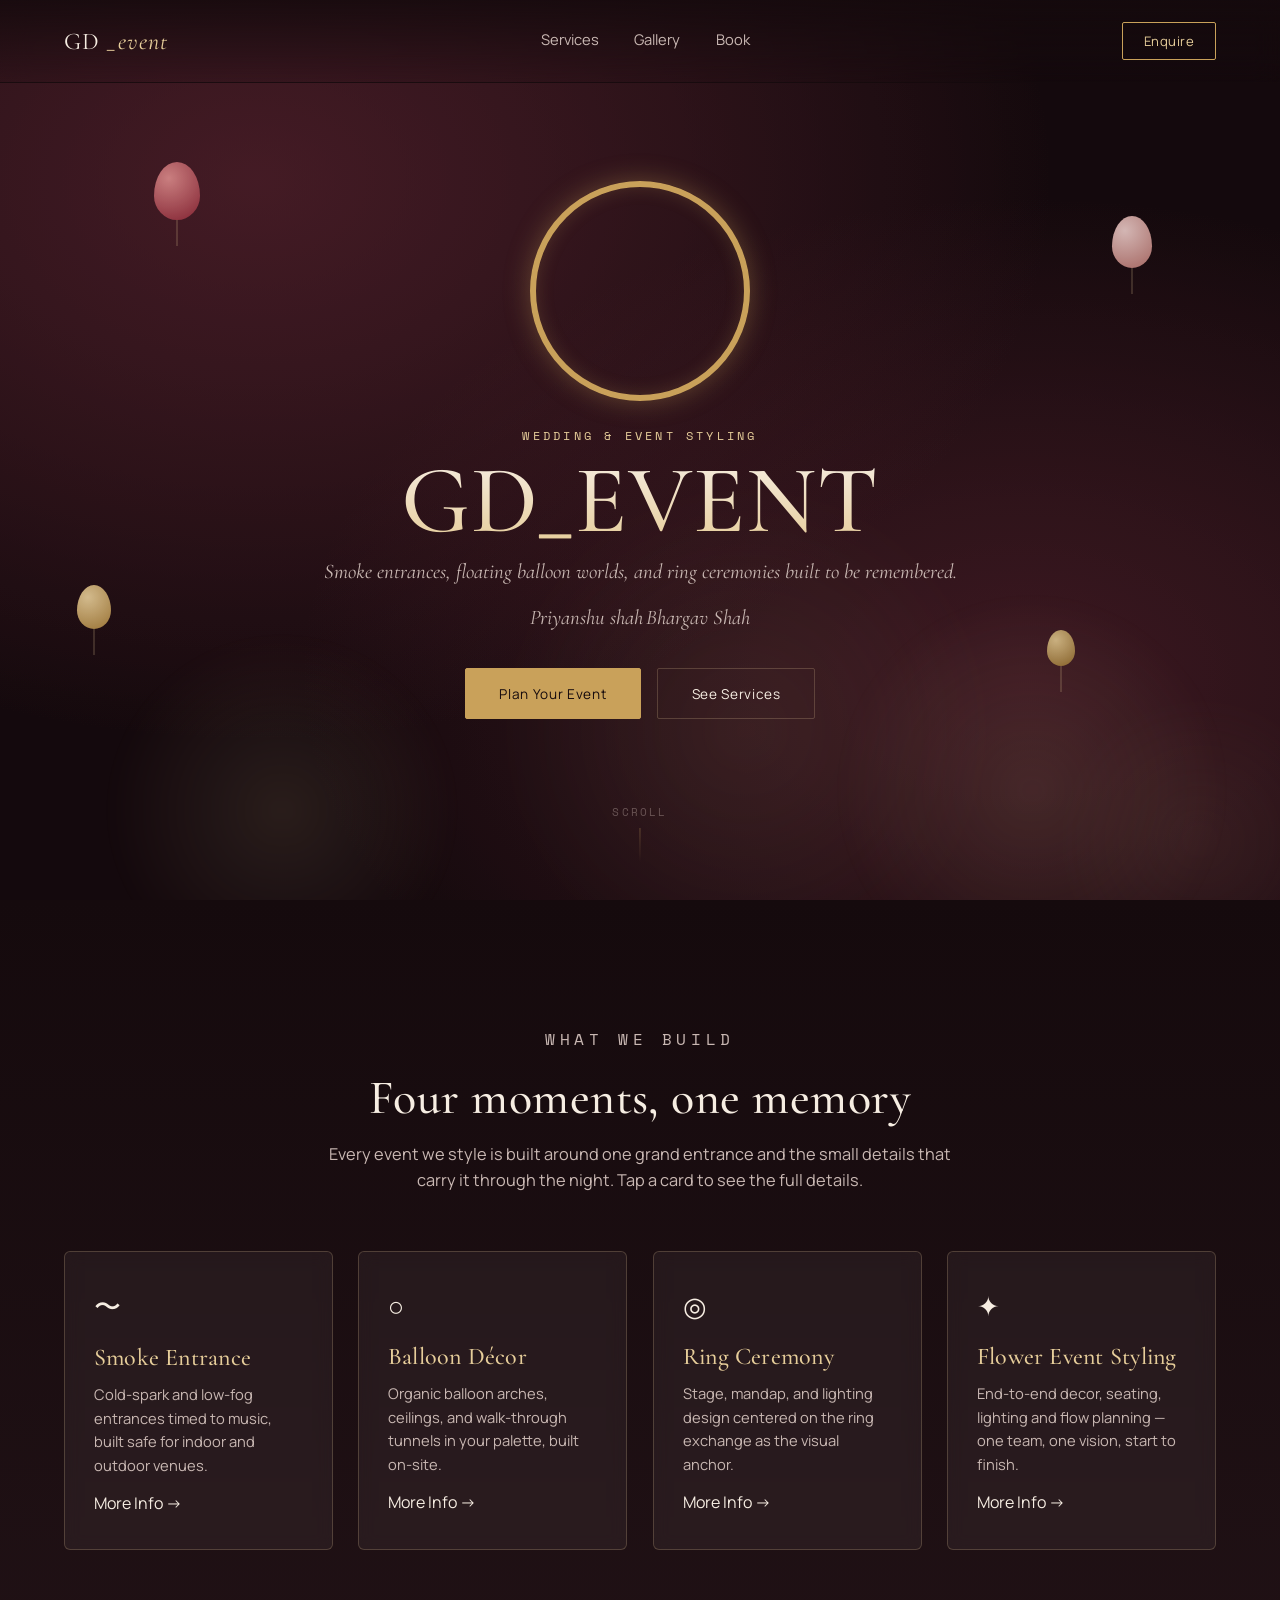
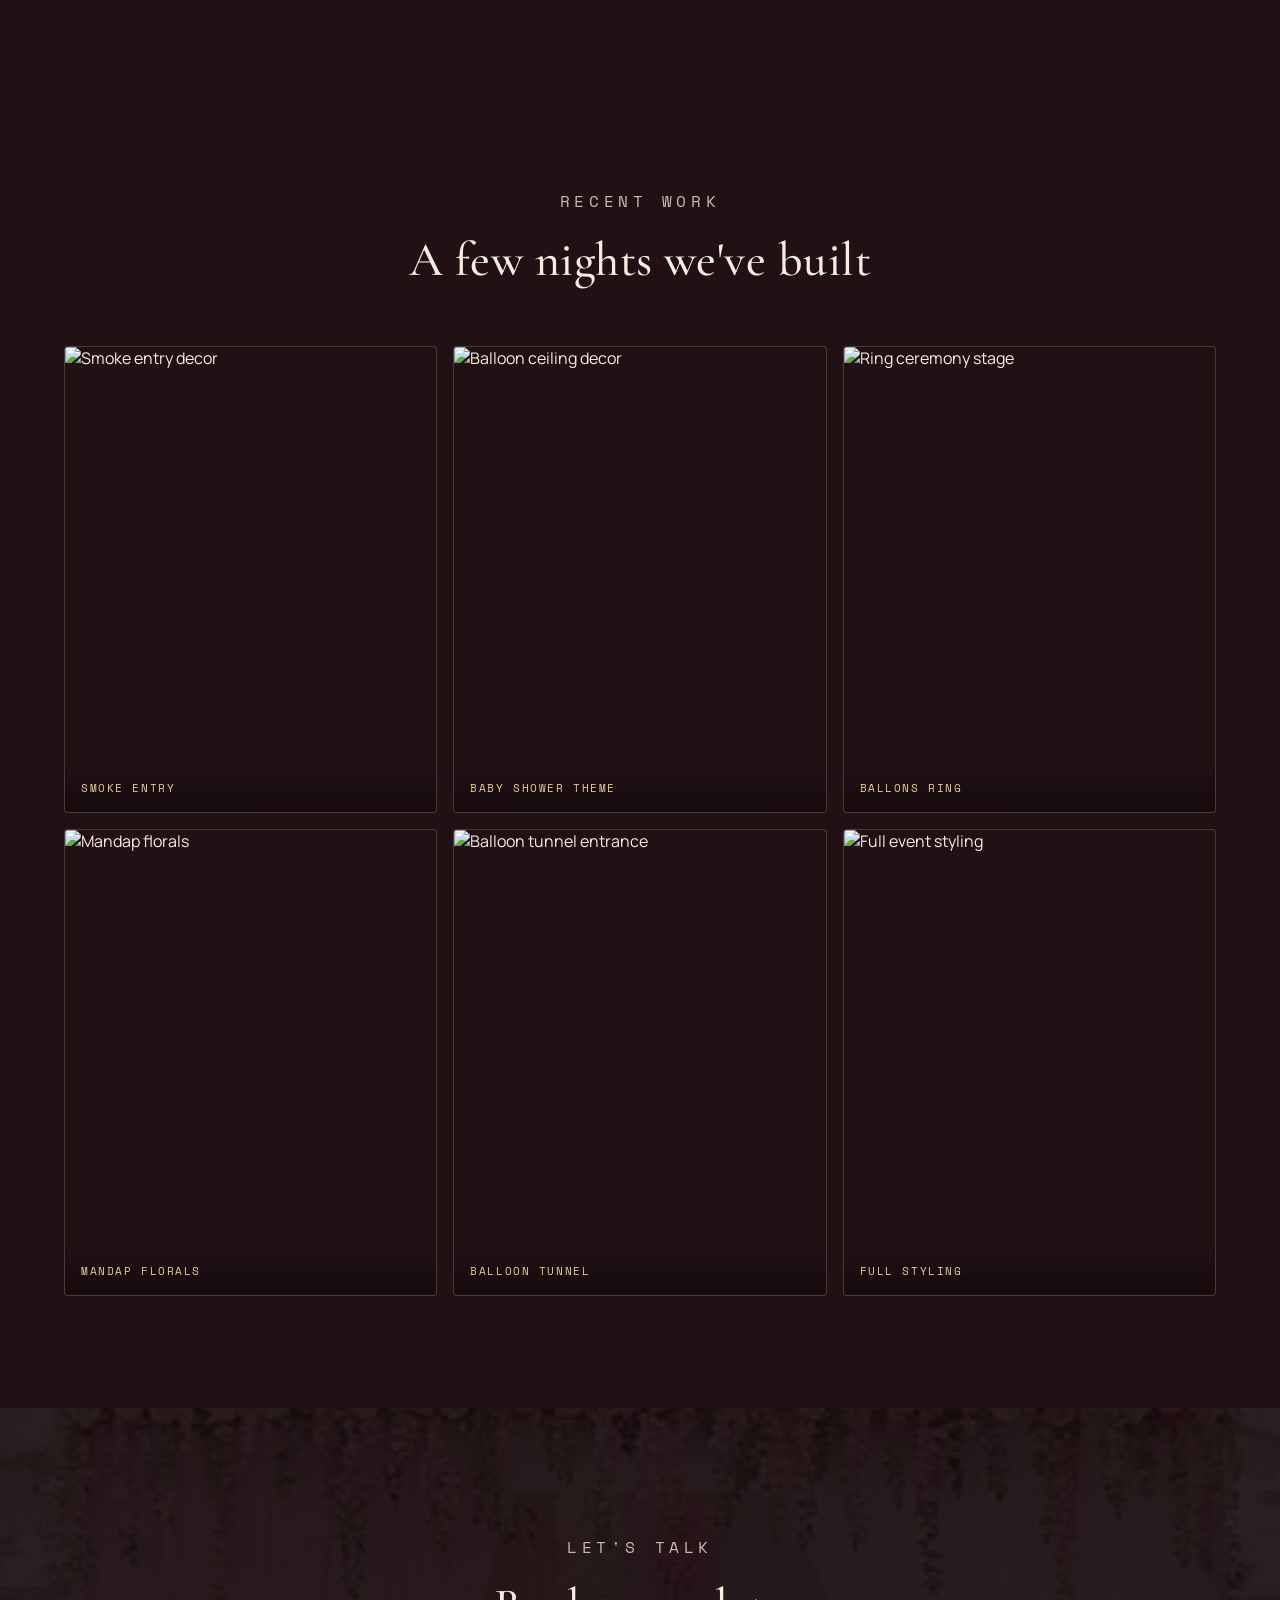
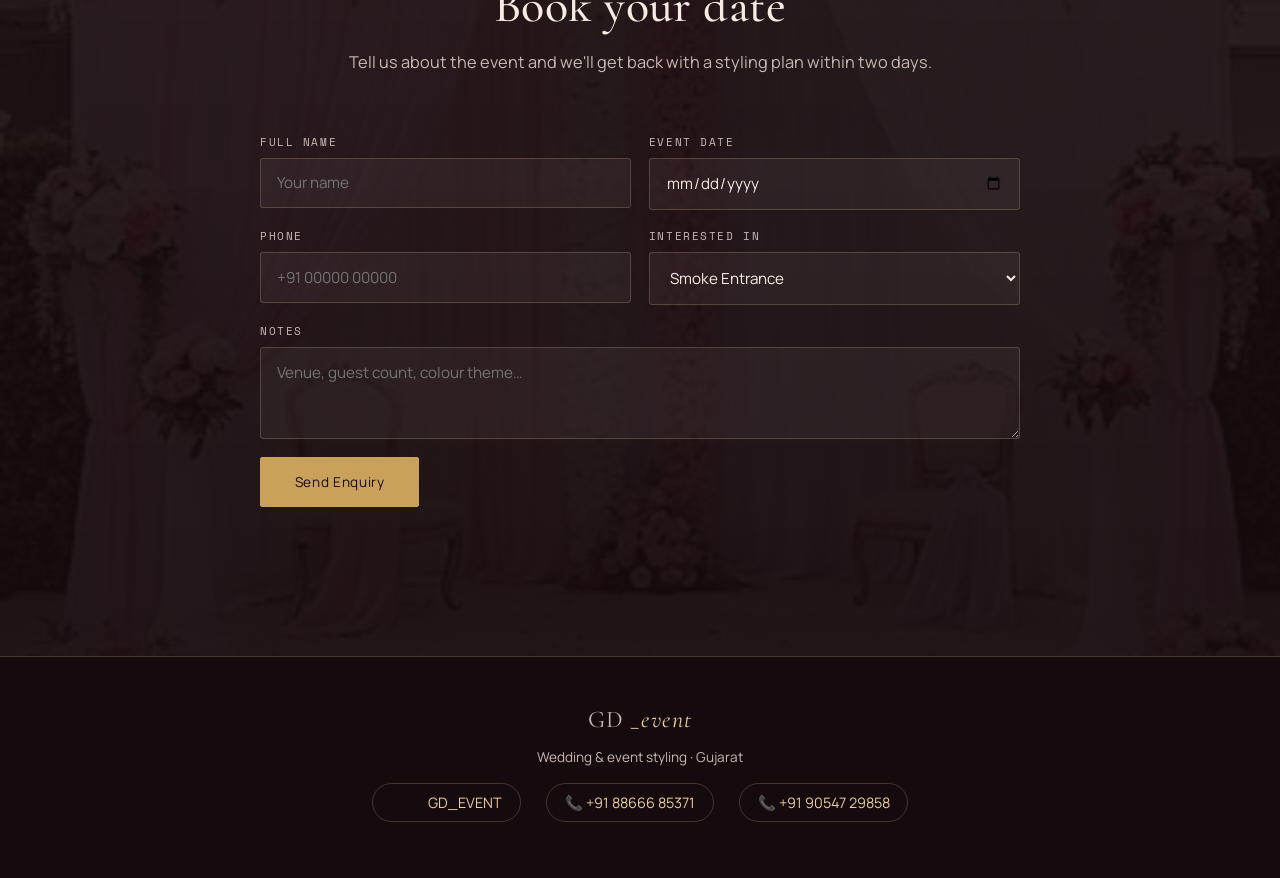
==== commit ee4dc021: "Updated content in index.html" ====
--- a/index.html
+++ b/index.html
@@ -63,21 +63,25 @@
       <span class="service-icon">〜</span>
       <h3>Smoke Entrance</h3>
       <p>Cold-spark and low-fog entrances timed to music, built safe for indoor and outdoor venues.</p>
+      <span>More Info -></span>
     </a>
     <a class="service-card" href="#balloon-decor-page" data-target="balloon-decor-page">
       <span class="service-icon">○</span>
       <h3>Balloon Décor</h3>
       <p>Organic balloon arches, ceilings, and walk-through tunnels in your palette, built on-site.</p>
+      <span>More Info -></span>
     </a>
     <a class="service-card" href="#ring-ceremony-page" data-target="ring-ceremony-page">
       <span class="service-icon">◎</span>
       <h3>Ring Ceremony</h3>
       <p>Stage, mandap, and lighting design centered on the ring exchange as the visual anchor.</p>
+      <span>More Info -></span>
     </a>
     <a class="service-card" href="#full-event-styling-page" data-target="full-event-styling-page">
       <span class="service-icon">✦</span>
       <h3>Flower Event Styling</h3>
       <p>End-to-end decor, seating, lighting and flow planning — one team, one vision, start to finish.</p>
+      <span>More Info -></span>
     </a>
   </div>
 </section>
--- a/style.css
+++ b/style.css
@@ -18,6 +18,13 @@
     box-sizing: border-box;
 }
 
+img,
+video {
+    max-width: 100%;
+    height: auto;
+    display: block;
+}
+
 html {
     scroll-behavior: smooth;
 }
@@ -169,6 +176,8 @@
     inset: 0;
     width: 100%;
     height: 100%;
+    max-width: none;
+    max-height: none;
     object-fit: cover;
     z-index: 0;
 }
@@ -586,12 +595,12 @@
     border-radius: 6px;
     overflow: hidden;
     border: 1px dashed var(--glass-border);
-    background: var(--glass-fill);
+    background: var(--wine-900);
     display: flex;
     align-items: center;
     justify-content: center;
     text-align: center;
-    padding: 1rem;
+    padding: 0;
     font-family: 'Space Mono', monospace;
     font-size: 0.75rem;
     letter-spacing: 0.16em;
@@ -599,10 +608,20 @@
     color: var(--ink-mute);
 }
 
+.service-row-media a {
+    display: flex;
+    align-items: center;
+    justify-content: center;
+    width: 100%;
+    height: 100%;
+}
+
 .service-row-media img {
     width: 100%;
     height: 100%;
-    object-fit: cover;
+    max-width: none;
+    max-height: none;
+    object-fit: contain;
     display: block;
 }
 
@@ -627,6 +646,20 @@
     .service-row.reverse {
         flex-direction: column;
         gap: 1.2rem;
+    }
+
+    .service-row-media,
+    .service-row-text {
+        flex: 1 1 auto;
+        width: 100%;
+    }
+
+    .service-row-media {
+        display: flex;
+    }
+
+    .service-row-media img {
+        display: block;
     }
 }
 
@@ -714,6 +747,7 @@
     border-radius: 4px;
     overflow: hidden;
     border: 1px solid var(--glass-border);
+    background: var(--wine-900);
 }
 
 .gallery-item .fill {
@@ -721,7 +755,9 @@
     inset: 0;
     width: 100%;
     height: 100%;
-    object-fit: cover;
+    max-width: none;
+    max-height: none;
+    object-fit: contain;
     transition: transform .6s ease;
 }
 
@@ -865,6 +901,156 @@
     }
 }
 
+/* ---------- EXTRA RESPONSIVE FIXES (phones & small tablets) ---------- */
+@media (max-width: 1024px) {
+    .service-grid {
+        grid-template-columns: repeat(auto-fit, minmax(200px, 1fr));
+    }
+
+    .service-rows {
+        max-width: 100%;
+    }
+}
+
+@media (max-width: 900px) {
+    .service-row,
+    .service-row.reverse {
+        gap: 1.6rem;
+    }
+}
+
+@media (max-width: 768px) {
+    section {
+        padding: 4.5rem 6%;
+    }
+
+    .nav {
+        padding: 1.1rem 5%;
+    }
+
+    .nav-cta {
+        padding: 0.5rem 1rem;
+        font-size: 0.78rem;
+    }
+
+    .hero {
+        min-height: 100svh;
+    }
+
+    .rings3d {
+        width: 160px;
+        height: 160px;
+    }
+
+    .ring.two {
+        inset: 26px;
+    }
+
+    .hero h1 {
+        font-size: clamp(2.4rem, 12vw, 4rem);
+    }
+
+    .hero .sub {
+        font-size: 1.05rem;
+    }
+
+    .hero-actions {
+        flex-direction: column;
+        align-items: stretch;
+        width: 100%;
+        max-width: 320px;
+        margin-left: auto;
+        margin-right: auto;
+    }
+
+    .btn-primary,
+    .btn-ghost {
+        text-align: center;
+        width: 100%;
+    }
+
+    .section-head {
+        margin-bottom: 2.4rem;
+    }
+
+    .service-page .service-rows {
+        max-width: 100%;
+    }
+
+    .service-row-media {
+        aspect-ratio: 4 / 3;
+    }
+
+    .page-hero {
+        padding-top: 7rem;
+    }
+
+    .contact-wrap {
+        max-width: 100%;
+    }
+}
+
+@media (max-width: 600px) {
+    .gallery-grid {
+        grid-template-columns: 1fr 1fr;
+        gap: 0.7rem;
+    }
+
+    .service-grid {
+        grid-template-columns: 1fr;
+    }
+
+    .service-card {
+        padding: 1.8rem 1.4rem;
+    }
+
+    .service-row-media {
+        aspect-ratio: 1 / 1;
+    }
+
+    .footer-contacts {
+        flex-direction: column;
+        align-items: center;
+        gap: 0.8rem;
+    }
+
+    .footer-contacts a {
+        width: 100%;
+        max-width: 280px;
+        justify-content: center;
+    }
+}
+
+@media (max-width: 420px) {
+    .logo {
+        font-size: 1.25rem;
+    }
+
+    .eyebrow {
+        font-size: 0.62rem;
+        letter-spacing: 0.2em;
+    }
+
+    .hero h1 {
+        font-size: clamp(2rem, 13vw, 3rem);
+    }
+
+    .rings3d {
+        width: 130px;
+        height: 130px;
+    }
+
+    .gallery-grid {
+        grid-template-columns: 1fr;
+    }
+
+    .btn-primary,
+    .btn-ghost {
+        padding: 0.85rem 1.4rem;
+        font-size: 0.8rem;
+    }
+}
+
 @media (prefers-reduced-motion:reduce) {
     * {
         animation-duration: 0.01ms !important;
